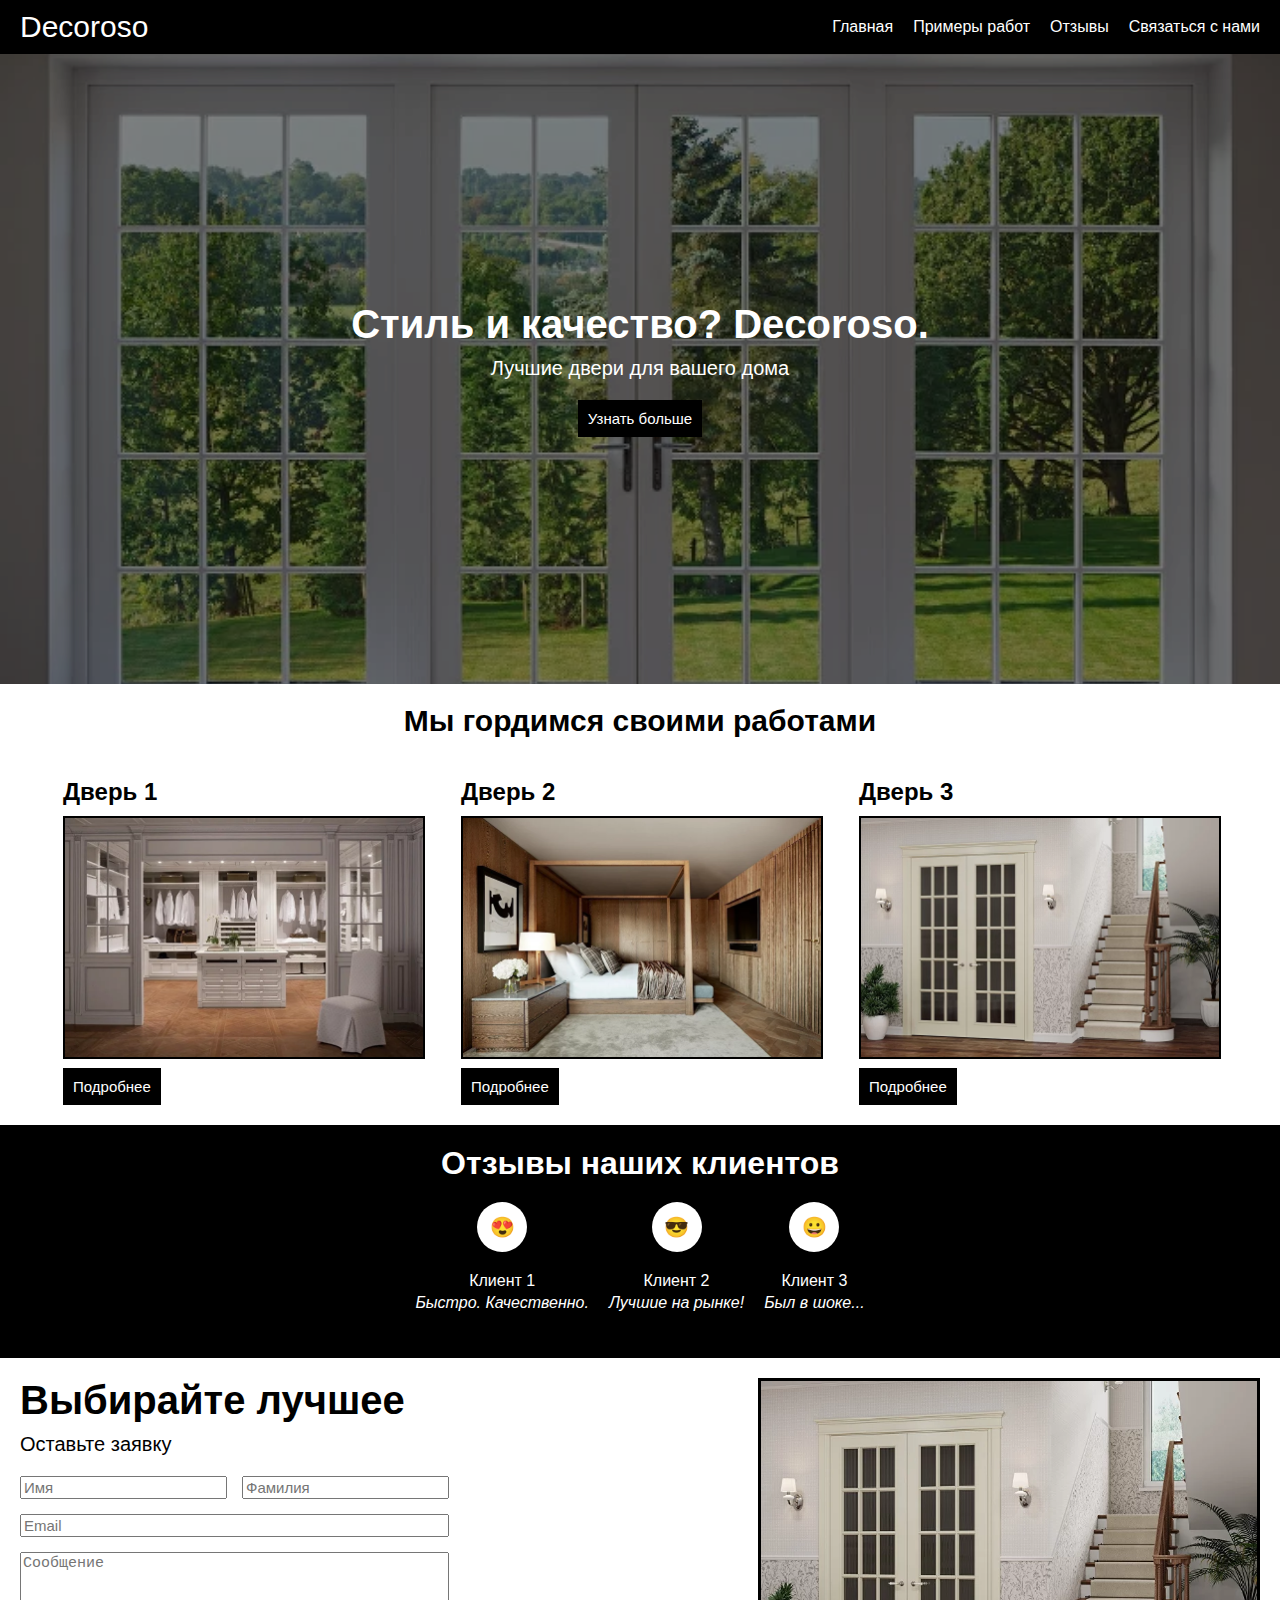
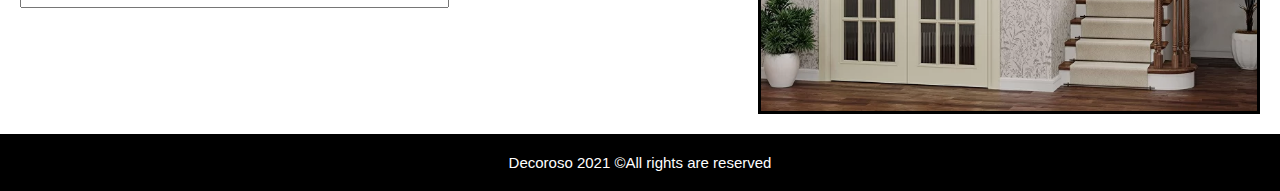
==== index.html @ ef5da5ef "version 1" ====
<!DOCTYPE html>
<html lang="en">
<head>
  <link rel="stylesheet" href="style.css">
  <meta charset="UTF-8">
  <title>Decoroso</title>
</head>
<body>
<header>
  <a id="logo">Decoroso</a>
  <nav>
    <a href="#home">Главная<div class="line"></div></a>
    <a href="#products">Примеры работ<div class="line"></div></a>
    <a href="#testimonials">Отзывы<div class="line"></div></a>
    <a href="#contact">Связаться с нами<div class="line"></div></a>
  </nav>
</header>
<section id="home">
  <h1>Стиль и качество? Decoroso.</h1>
  <p>Лучшие двери для вашего дома</p>
  <a href="#products">Узнать больше</a>
  <img src="main.jpg" alt="main"/>
</section>
<section id="products">
  <h1>Мы гордимся своими работами</h1>
  <div class="products-container">
    <div class="product">
      <h2>Дверь 1</h2>
      <img src="product-1.png" alt="product-1"/>
      <button>Подробнее</button>
    </div>
    <div class="product">
      <h2>Дверь 2</h2>
      <img src="product-2.png" alt="product-2"/>
      <button>Подробнее</button>
    </div>
    <div class="product">
      <h2>Дверь 3</h2>
      <img src="product-3.png" alt="product-3"/>
      <button>Подробнее</button>
    </div>
  </div>
</section>
<section id="testimonials">
  <h1>Отзывы наших клиентов</h1>
  <div class="testimonials-container">
    <div class="testimonial">
      <div>😍</div>
      <span>Клиент 1</span>
      <p>Быстро. Качественно.</p>
    </div>
    <div class="testimonial">
      <div>😎</div>
      <span>Клиент 2</span>
      <p>Лучшие на рынке!</p>
    </div>
    <div class="testimonial">
      <div>😀</div>
      <span>Клиент 3</span>
      <p>Был в шоке...</p>
    </div>
  </div>
</section>
<section id="contact">
  <div class="contact-container">
    <h1>Выбирайте лучшее</h1>
    <p>Оставьте заявку</p>
    <form>
      <div>
        <input type="text" placeholder="Имя">
        <input type="text" placeholder="Фамилия">
      </div>
      <input type="email" placeholder="Email">
      <textarea placeholder="Сообщение"></textarea>
    </form>
  </div>
  <img src="contact.png">
</section>
<footer>
  Decoroso 2021 &copy;All rights are reserved
</footer>
</body>
</html>
---- style.css ----
html {
  font-family: Arial, sans-serif;

  scroll-behavior:smooth;
}

h1, h2 {
  margin: 0;
}

body {
  margin: 0;
}

header {
  display: flex;
  justify-content: space-between;
  align-items: center;

  padding: 10px 20px;

  background-color: black;
}

header nav {
  display: flex;
  gap: 20px;
}

header #logo {
  font-size: 30px;
  color: white;
}

header nav a {
  color: white;
  text-decoration: none;

  position: relative;
}

header nav a .line {
  content: '';

  position: absolute;
  bottom: -3px;
  left: 0;

  height: 1px;
  width: 0;

  background-color: white;
  transition: all 250ms ease-in;
}

header nav a:hover > .line {
  width: 100%;
}

#home {
  height: 70vh;

  position: relative;
  overflow: hidden;
}

#home img {
  position: absolute;
  top: -60px;
  left: 0;

  width: 100%;
  z-index: -1;

  filter: brightness(50%);
}

#home {
  display: flex;
  flex-direction: column;
  justify-content: center;
  align-items: center;
}

#home h1 {
  font-size: 40px;
  color: white;

  margin: 0 0 10px;
}

#home p {
  font-size: 20px;
  color: white;

  margin: 0 0 20px;
}

#home a {
  font-size: 15px;
  color: white;

  padding: 10px;

  border: none;
  background-color: black;
  text-decoration: none;
}

#home a:hover {
  cursor: pointer;
}

#products {
  background-color: white;
}

.products-container {
  display: flex;
  align-items: center;
  justify-content: center;
  gap: 20px;

  padding: 10px;
}

#products h1 {
  font-size: 30px;
  text-align: center;

  padding: 20px 0;
}

.product {
  width: 30%;
  box-sizing: border-box;
  padding: 10px;
}

.product h2 {
  margin-bottom: 10px;
  text-align: left;
}

.product img {
  width: 100%;
  border: 2px solid black;
  margin-bottom: 5px;
}

.product button {
  font-size: 15px;
  color: white;

  padding: 10px;

  border: none;
  background-color: black;
}

.product button:hover {
  cursor: pointer;
}

#testimonials {
  padding: 20px;
  background-color: black;
}

#testimonials h1 {
  color: white;
  text-align: center;
  margin-bottom: 10px;
}

.testimonials-container {
  display: flex;
  align-items: center;
  justify-content: center;
  gap: 20px;

  padding: 10px;
}

.testimonial {
  display: flex;
  flex-direction: column;
  justify-content: center;
  align-items: center;
}

.testimonial span {
  margin-top: 20px;
  color: white;
}

.testimonial p {
  margin-top: 4px;
  font-style: italic;
  color: white;
}

.testimonial div {
  display: flex;
  justify-content: center;
  align-items: center;
  font-size: 20px;
  width: 50px;
  height: 50px;
  background-color: white;
  border-radius: 50px;
}

#contact {
  display: flex;
  justify-content: space-between;
  padding: 20px;
}

#contact img {
  width: 40%;
  border: 3px solid black;
}

.contact-container {
  display: flex;
  flex-direction: column;
  justify-content: space-between;
  height: 100%;
}

.contact-container div {
  display: flex;
  justify-content: space-between;
}

#contact form {
  display: flex;
  flex-direction: column;
  gap: 15px;
}

textarea {
  height: 50px;
  resize: none;
}

#contact form div input:first-child {
  margin-right: 15px;
}

#contact input, textarea {
  font-size: 15px;
}

#contact h1 {
  font-size: 40px;
  margin-bottom: 10px;
}

#contact p {
  margin: 0 0 20px 0;
  font-size: 20px;
}

footer {
  font-size: 15px;
  padding: 20px;
  text-align: center;
  color: white;
  background-color: black;
}
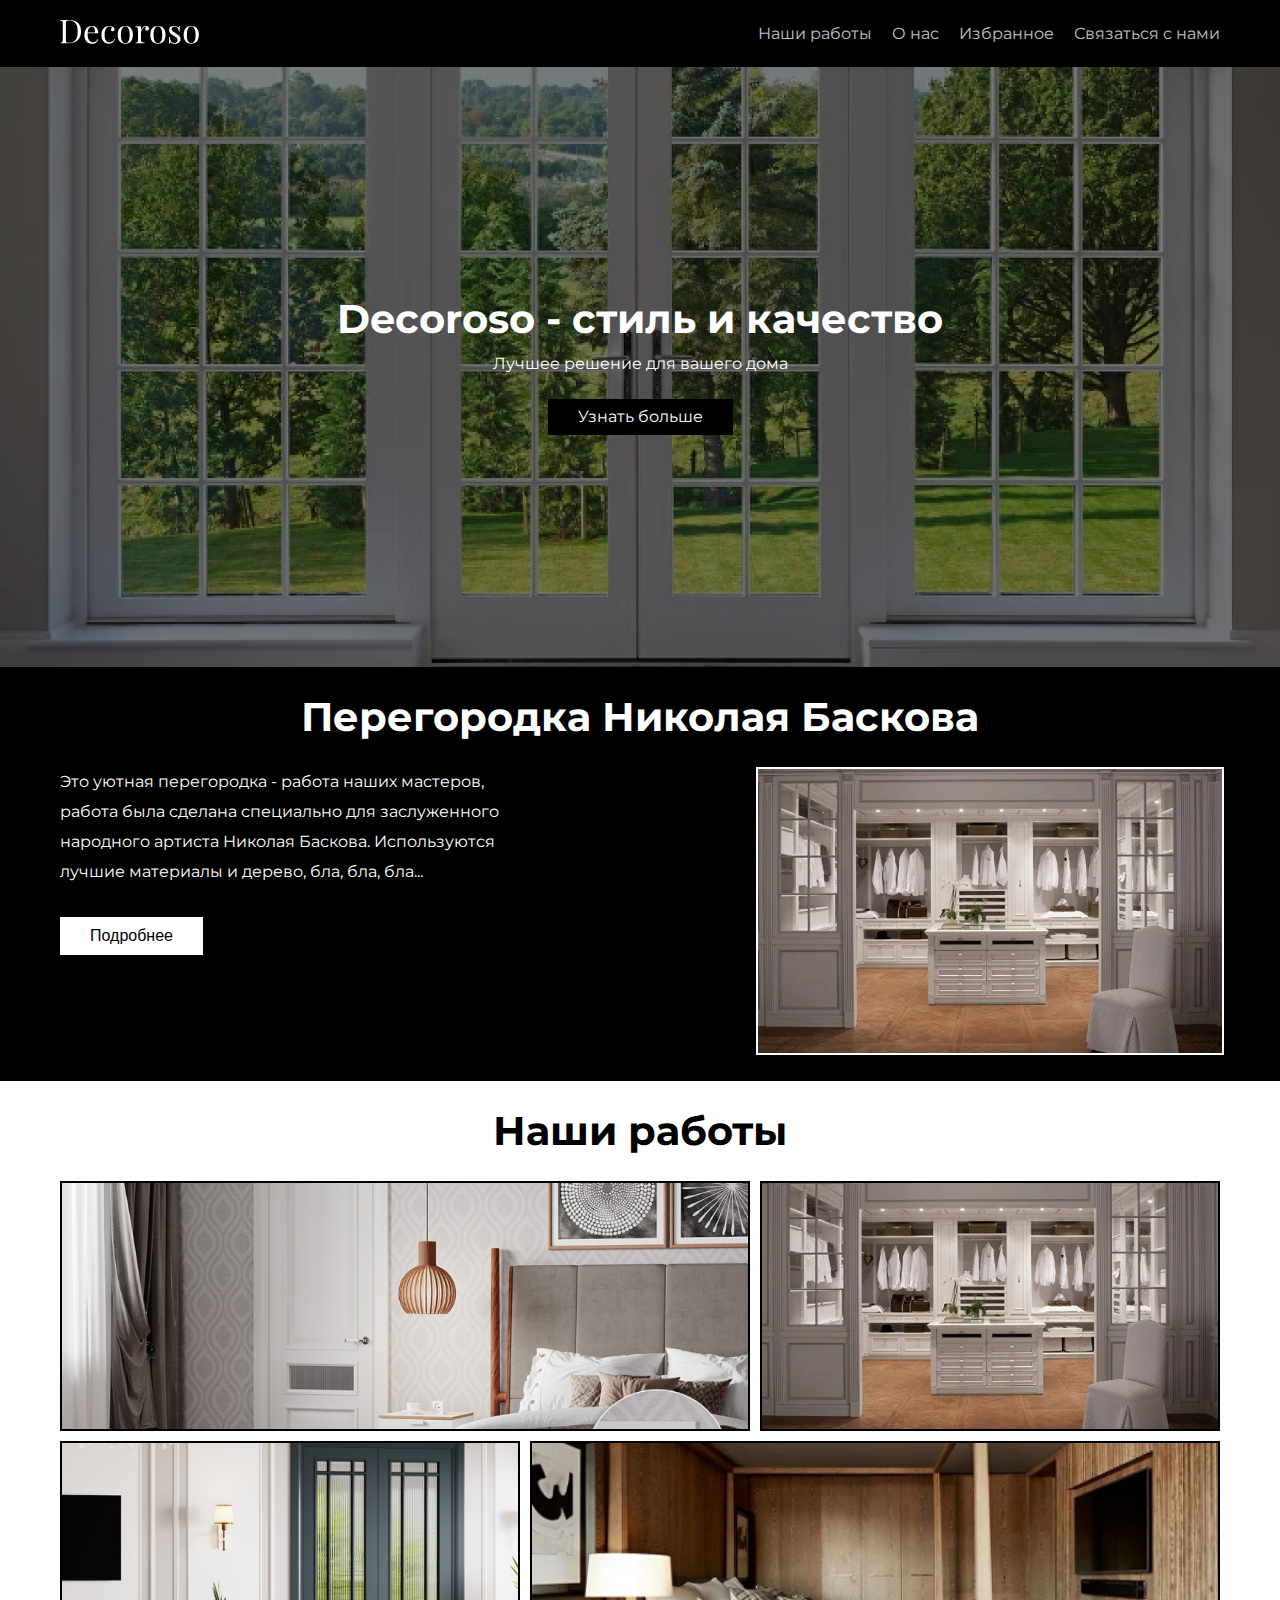
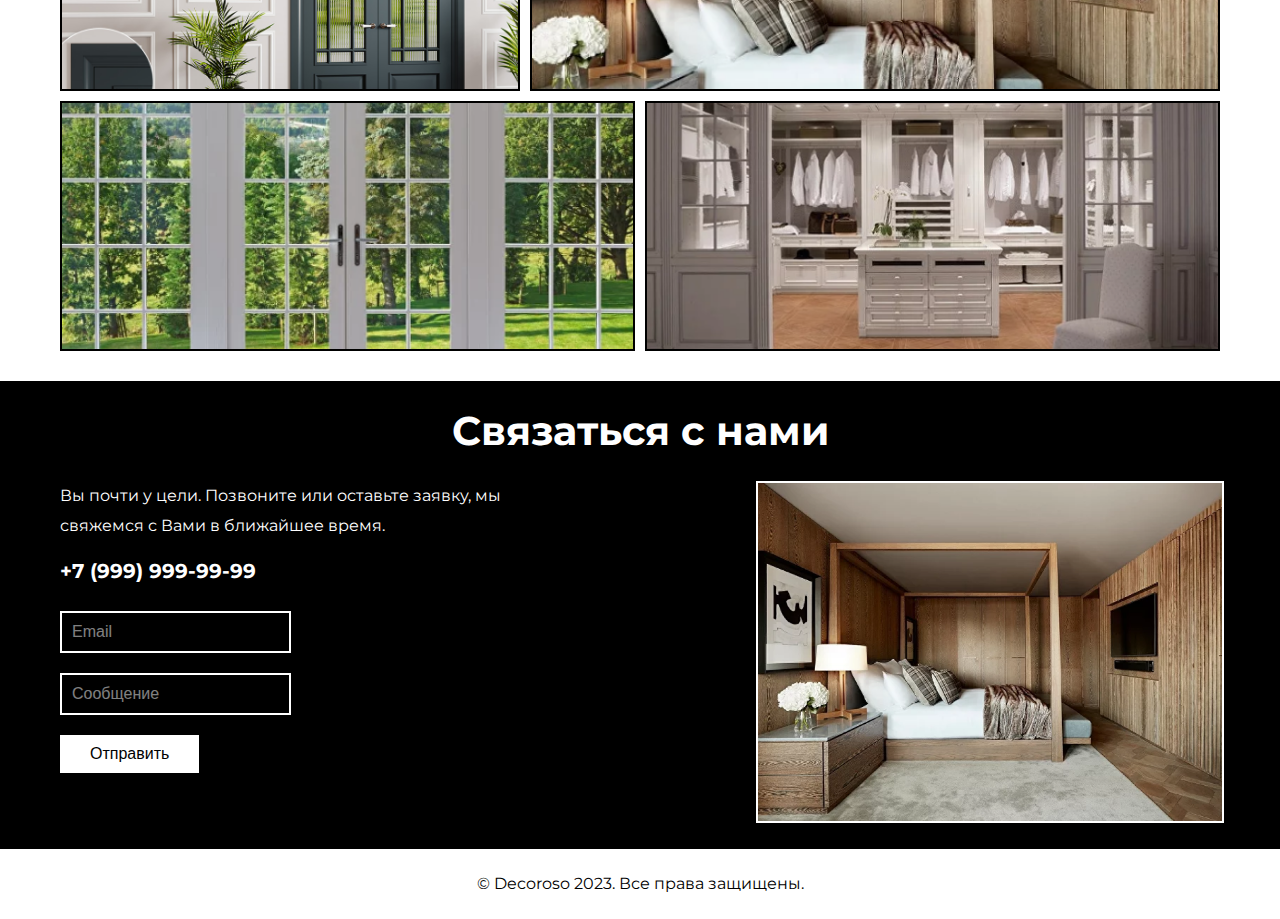
==== commit af7cefcc: "first commit" ====
--- a/index.html
+++ b/index.html
@@ -1,83 +1,77 @@
 <!DOCTYPE html>
 <html lang="en">
 <head>
-  <link rel="stylesheet" href="style.css">
   <meta charset="UTF-8">
   <title>Decoroso</title>
+  <link rel="stylesheet" href="reset.css">
+  <link rel="stylesheet" href="index.css">
+  <meta name="viewport" content="width=device-width, initial-scale=1">
 </head>
 <body>
 <header>
-  <a id="logo">Decoroso</a>
+  <a href="#" class="logo">
+    <img src="images/logo.svg" alt="Decoroso" width="70%" height="70%">
+  </a>
   <nav>
-    <a href="#home">Главная<div class="line"></div></a>
-    <a href="#products">Примеры работ<div class="line"></div></a>
-    <a href="#testimonials">Отзывы<div class="line"></div></a>
-    <a href="#contact">Связаться с нами<div class="line"></div></a>
+    <a href="#section-2">Наши работы</a>
+    <a>О нас</a>
+    <a>Избранное</a>
+    <a href="#section-3">Связаться с нами</a>
   </nav>
 </header>
-<section id="home">
-  <h1>Стиль и качество? Decoroso.</h1>
-  <p>Лучшие двери для вашего дома</p>
-  <a href="#products">Узнать больше</a>
-  <img src="main.jpg" alt="main"/>
-</section>
-<section id="products">
-  <h1>Мы гордимся своими работами</h1>
-  <div class="products-container">
-    <div class="product">
-      <h2>Дверь 1</h2>
-      <img src="product-1.png" alt="product-1"/>
+<main>
+  <h1>Decoroso - стиль и качество</h1>
+  <p>Лучшее решение для вашего дома</p>
+  <a href="#section-1">Узнать больше</a>
+</main>
+<section id="section-1">
+  <h1>Перегородка Николая Баскова</h1>
+  <div class="container-1">
+    <div class="container-2">
+      <p>Это уютная перегородка - работа наших мастеров, работа была сделана специально для заслуженного народного
+        артиста
+        Николая Баскова. Используются лучшие материалы и дерево, бла, бла, бла...</p>
       <button>Подробнее</button>
     </div>
-    <div class="product">
-      <h2>Дверь 2</h2>
-      <img src="product-2.png" alt="product-2"/>
-      <button>Подробнее</button>
-    </div>
-    <div class="product">
-      <h2>Дверь 3</h2>
-      <img src="product-3.png" alt="product-3"/>
-      <button>Подробнее</button>
+    <div class="container-3">
+      <img src="images/image4.png" alt="">
     </div>
   </div>
 </section>
-<section id="testimonials">
-  <h1>Отзывы наших клиентов</h1>
-  <div class="testimonials-container">
-    <div class="testimonial">
-      <div>😍</div>
-      <span>Клиент 1</span>
-      <p>Быстро. Качественно.</p>
+<section id="section-2">
+  <h1>Наши работы</h1>
+  <div class="container-1">
+    <div class="container-2">
+      <div class="item"><img src="images/image3.png"></div>
+      <div class="item"><img src="images/image4.png"></div>
     </div>
-    <div class="testimonial">
-      <div>😎</div>
-      <span>Клиент 2</span>
-      <p>Лучшие на рынке!</p>
+    <div class="container-3">
+      <div class="item"><img src="images/image5.png"></div>
+      <div class="item"><img src="images/image6.png"></div>
     </div>
-    <div class="testimonial">
-      <div>😀</div>
-      <span>Клиент 3</span>
-      <p>Был в шоке...</p>
+    <div class="container-4">
+      <div class="item"><img src="images/image7.png"></div>
+      <div class="item"><img src="images/image8.png"></div>
     </div>
   </div>
 </section>
-<section id="contact">
-  <div class="contact-container">
-    <h1>Выбирайте лучшее</h1>
-    <p>Оставьте заявку</p>
-    <form>
-      <div>
-        <input type="text" placeholder="Имя">
-        <input type="text" placeholder="Фамилия">
-      </div>
+<section id="section-3">
+  <h1>Связаться с нами</h1>
+  <div class="container-1">
+    <div class="container-2">
+      <p>Вы почти у цели. Позвоните или оставьте заявку, мы свяжемся с Вами в ближайшее время.</p>
+      <a href="tel:+79999999999">+7 (999) 999-99-99</a>
       <input type="email" placeholder="Email">
-      <textarea placeholder="Сообщение"></textarea>
-    </form>
+      <input type="text" placeholder="Сообщение">
+      <button>Отправить</button>
+    </div>
+    <div class="container-3">
+      <img src="images/image9.png" alt="">
+    </div>
   </div>
-  <img src="contact.png">
 </section>
 <footer>
-  Decoroso 2021 &copy;All rights are reserved
+  <p>© Decoroso 2023. Все права защищены.</p>
 </footer>
 </body>
-</html>+</html>
--- a/index.css
+++ b/index.css
@@ -0,0 +1,398 @@
+@font-face {
+  font-family: 'Montserrat';
+  src: url("fonts/Montserrat-VariableFont_wght.ttf");
+}
+
+body {
+  font-family: 'Montserrat', sans-serif;
+}
+
+h1 {
+  color: #ffffff;
+  font-size: 40px;
+  font-weight: 700;
+  text-align: center;
+}
+
+p {
+  color: #ffffff;
+  font-size: 16px;
+  line-height: 30px;
+}
+
+button {
+  font-size: 16px;
+  color: #000000;
+
+  border: none;
+  cursor: pointer;
+  padding: 10px 30px;
+  background-color: #ffffff;
+}
+
+input {
+  color: #ffffff;
+  padding: 10px;
+  font-size: 16px;
+  background: none;
+  border: 2px solid #ffffff;
+}
+
+input::placeholder {
+  opacity: .5;
+  color: #ffffff;
+}
+
+input:focus {
+  outline: none;
+}
+
+/* Header */
+
+header {
+  display: flex;
+  justify-content: space-between;
+  align-items: center;
+
+  padding: 20px 60px;
+  background-color: #000000;
+}
+
+header a {
+  cursor: pointer;
+}
+
+header nav {
+  display: flex;
+  gap: 20px;
+}
+
+header nav a {
+  font-size: 16px;
+  color: #ffffff;
+  opacity: .75;
+  text-decoration: none;
+}
+
+header nav a:hover {
+  opacity: 1;
+}
+
+/* Main */
+
+main {
+  display: flex;
+  flex-direction: column;
+  justify-content: center;
+  align-items: center;
+
+  height: 600px;
+
+  background-image: url("images/image1.png");
+  background-repeat: no-repeat;
+  background-position: center;
+  background-size: cover;
+}
+
+main h1 {
+  margin-bottom: 10px;
+}
+
+main p {
+  margin-bottom: 20px;
+}
+
+main a {
+  font-size: 16px;
+  color: #ffffff;
+
+  padding: 10px 30px;
+  cursor: pointer;
+
+  text-decoration: none;
+  background-color: #000000;
+}
+
+/* Section 1*/
+
+#section-1 {
+  padding: 30px 60px;
+  background-color: #000000;
+}
+
+#section-1 h1 {
+  margin-bottom: 30px;
+}
+
+#section-1 .container-1 {
+  display: flex;
+  justify-content: space-between;
+}
+
+#section-1 .container-2, #section-1 .container-3 {
+  width: 40%;
+}
+
+#section-1 img {
+  width: 100%;
+  height: 100%;
+  cursor: pointer;
+  object-fit: cover;
+  border: 2px solid #ffffff;
+}
+
+#section-1 p {
+  margin-bottom: 30px;
+}
+
+/* Section 2 */
+
+#section-2 {
+  padding: 30px 60px;
+}
+
+#section-2 h1 {
+  color: #000000;
+  margin-bottom: 30px;
+}
+
+#section-2 .container-1 {
+  display: grid;
+  grid-template-rows: repeat(3, 250px);
+  gap: 10px 10px;
+}
+
+#section-2 .container-2, #section-2 .container-3, #section-2 .container-4 {
+  display: grid;
+  grid-template-rows: 100%;
+  gap: 0 10px;
+}
+
+#section-2 .container-2 {
+  grid-template-columns: 1.2fr 0.8fr;
+}
+
+#section-2 .container-3 {
+  grid-template-columns: 0.8fr 1.2fr;
+}
+
+#section-2 .container-4 {
+  grid-template-columns: 1fr 1fr;
+}
+
+#section-2 .item {
+  border: 2px solid #000000;
+}
+
+#section-2 .item img {
+  width: 100%;
+  height: 100%;
+  cursor: pointer;
+  object-fit: cover;
+}
+
+/* Section 3 */
+
+#section-3 {
+  padding: 30px 60px;
+  background-color: #000000;
+}
+
+#section-3 h1 {
+  margin-bottom: 30px;
+}
+
+#section-3 .container-1 {
+  display: flex;
+  justify-content: space-between;
+}
+
+#section-3 .container-2, #section-3 .container-3 {
+  width: 40%;
+}
+
+#section-3 p {
+  margin-bottom: 20px;
+}
+
+#section-3 a {
+  display: block;
+  color: #ffffff;
+  font-size: 20px;
+  font-weight: 700;
+  margin-bottom: 30px;
+  text-decoration: none;
+}
+
+#section-3 input {
+  align-self: flex-start;
+  margin-bottom: 20px;
+}
+
+#section-3 button {
+  display: block;
+  align-self: flex-start;
+}
+
+#section-3 img {
+  width: 100%;
+  height: 100%;
+  cursor: pointer;
+  object-fit: cover;
+  border: 2px solid #ffffff;
+}
+
+/* Footer */
+
+footer {
+  padding: 20px 0;
+  background-color: #ffffff;
+}
+
+footer p {
+  color: #000000;
+  text-align: center;
+}
+
+/* Media queries */
+@media screen and (max-width: 800px) {
+  header {
+    display: block;
+  }
+
+  header nav {
+    justify-content: space-between;
+  }
+
+  .logo {
+    display: none;
+  }
+}
+
+@media screen and (max-width: 600px) {
+  h1 {
+    font-size: 25px;
+
+  }
+
+  p {
+    font-size: 12px;
+  }
+
+  button {
+    font-size: 12px;
+  }
+
+  input {
+    font-size: 12px;
+  }
+
+  header {
+    padding: 20px 20px;
+  }
+
+  header nav a {
+    font-size: 12px;
+  }
+
+  main {
+    padding: 10px 10px;
+    height: 500px;
+  }
+
+  main h1 {
+    margin-bottom: 10px;
+  }
+
+  main p {
+    margin-bottom: 15px;
+  }
+
+  main a {
+    font-size: 12px;
+  }
+
+  #section-1 {
+    padding: 20px 30px;
+  }
+
+  #section-1 h1 {
+    margin-bottom: 20px;
+  }
+
+  #section-1 .container-1 {
+    flex-direction: column-reverse;
+  }
+
+  #section-1 .container-2, #section-1 .container-3 {
+    width: 100%;
+  }
+
+  #section-1 .container-3 {
+    margin-bottom: 15px;
+  }
+
+  #section-1 .container-2 {
+    text-align: center;
+  }
+
+  #section-1 p {
+    margin-bottom: 10px;
+  }
+
+  #section-2 {
+    padding: 20px 30px;
+  }
+
+  #section-2 h1 {
+    margin-bottom: 20px;
+  }
+
+  #section-2 .container-1 {
+    grid-template-rows: repeat(3, 150px);
+  }
+
+  #section-3 {
+    padding: 20px 30px;
+  }
+
+  #section-3 h1 {
+    margin-bottom: 20px;
+  }
+
+  #section-3 .container-1 {
+    flex-direction: column-reverse;
+  }
+
+  #section-3 .container-2, #section-3 .container-3 {
+    width: 100%;
+  }
+
+  #section-3 .container-3 {
+    margin-bottom: 15px;
+  }
+
+  #section-3 .container-2 {
+    display: flex;
+    flex-direction: column;
+    justify-content: center;
+    align-items: center;
+    text-align: center;
+  }
+
+  #section-3 p {
+    margin-bottom: 10px;
+  }
+
+  #section-3 input {
+    align-self: center;
+  }
+
+  #section-3 button {
+    align-self: center;
+  }
+
+  footer {
+    padding: 20px 20px;
+  }
+}
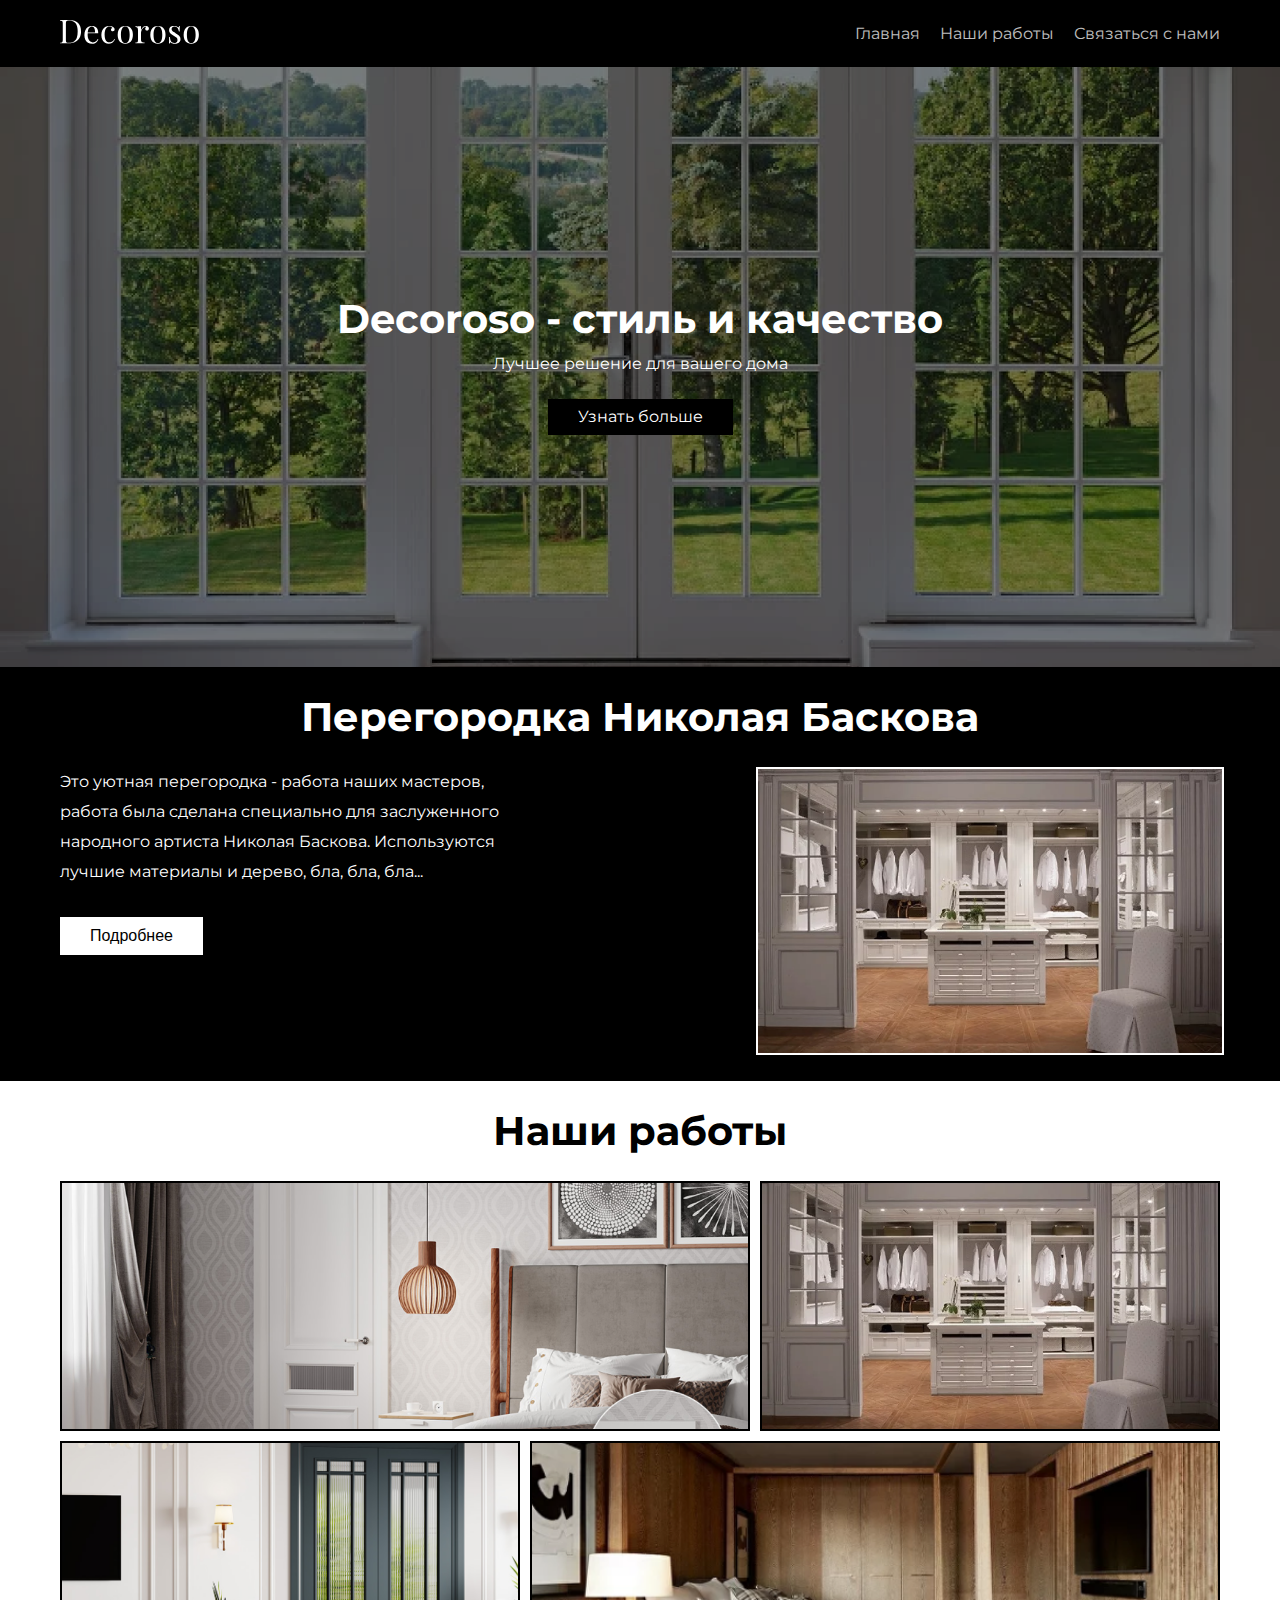
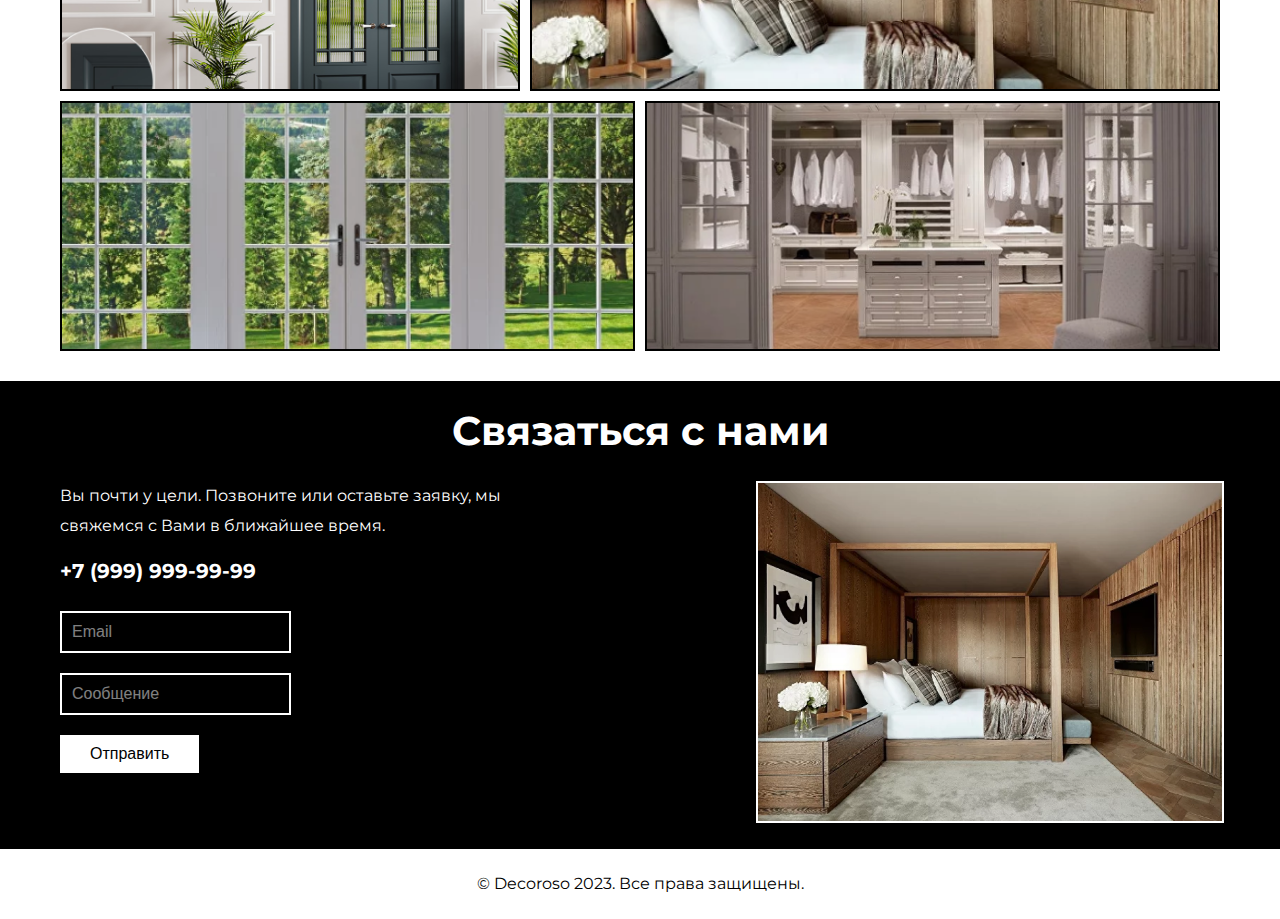
==== commit e413c2c3: "fourth commit" ====
--- a/index.html
+++ b/index.html
@@ -6,6 +6,7 @@
   <link rel="stylesheet" href="reset.css">
   <link rel="stylesheet" href="index.css">
   <meta name="viewport" content="width=device-width, initial-scale=1">
+  <script src="index.js"></script>
 </head>
 <body>
 <header>
@@ -13,9 +14,8 @@
     <img src="images/logo.svg" alt="Decoroso" width="70%" height="70%">
   </a>
   <nav>
+    <a href="#">Главная</a>
     <a href="#section-2">Наши работы</a>
-    <a>О нас</a>
-    <a>Избранное</a>
     <a href="#section-3">Связаться с нами</a>
   </nav>
 </header>
@@ -28,13 +28,14 @@
   <h1>Перегородка Николая Баскова</h1>
   <div class="container-1">
     <div class="container-2">
-      <p>Это уютная перегородка - работа наших мастеров, работа была сделана специально для заслуженного народного
+      <p id="section-1-p">Это уютная перегородка - работа наших мастеров, работа была сделана специально для
+        заслуженного народного
         артиста
         Николая Баскова. Используются лучшие материалы и дерево, бла, бла, бла...</p>
       <button>Подробнее</button>
     </div>
     <div class="container-3">
-      <img src="images/image4.png" alt="">
+      <img id="section-1-img" src="images/image4.png" alt="">
     </div>
   </div>
 </section>
@@ -42,21 +43,33 @@
   <h1>Наши работы</h1>
   <div class="container-1">
     <div class="container-2">
-      <div class="item"><img src="images/image3.png"></div>
-      <div class="item"><img src="images/image4.png"></div>
+      <div class="item">
+        <img src="images/image3.png">
+      </div>
+      <div class="item">
+        <img src="images/image4.png">
+      </div>
     </div>
     <div class="container-3">
-      <div class="item"><img src="images/image5.png"></div>
-      <div class="item"><img src="images/image6.png"></div>
+      <div class="item">
+        <img src="images/image5.png">
+      </div>
+      <div class="item">
+        <img src="images/image6.png">
+      </div>
     </div>
     <div class="container-4">
-      <div class="item"><img src="images/image7.png"></div>
-      <div class="item"><img src="images/image8.png"></div>
+      <div class="item">
+        <img src="images/image7.png">
+      </div>
+      <div class="item">
+        <img src="images/image8.png">
+      </div>
     </div>
   </div>
 </section>
 <section id="section-3">
-  <h1>Связаться с нами</h1>
+  <h1 id="section-1-h1">Связаться с нами</h1>
   <div class="container-1">
     <div class="container-2">
       <p>Вы почти у цели. Позвоните или оставьте заявку, мы свяжемся с Вами в ближайшее время.</p>
--- a/index.css
+++ b/index.css
@@ -141,6 +141,22 @@
   border: 2px solid #ffffff;
 }
 
+.fade {
+  animation: fade 5s ease-in;
+}
+
+@-webkit-keyframes fade {
+  0% { opacity: 1 }
+  50% { opacity: 0 }
+  100% { opacity: 1 }
+}
+
+@keyframes fade {
+  0% { opacity: 1 }
+  50% { opacity: 0 }
+  100% { opacity: 1 }
+}
+
 #section-1 p {
   margin-bottom: 30px;
 }
@@ -181,6 +197,7 @@
 }
 
 #section-2 .item {
+  position: relative;
   border: 2px solid #000000;
 }
 
@@ -189,6 +206,15 @@
   height: 100%;
   cursor: pointer;
   object-fit: cover;
+}
+
+#section-2 button {
+  position: absolute;
+  bottom: 0;
+  right: 0;
+
+  color: #ffffff;
+  background-color: #000000;
 }
 
 /* Section 3 */
@@ -287,17 +313,21 @@
     font-size: 12px;
   }
 
+  /* Header */
+
   header {
-    padding: 20px 20px;
+    padding: 20px 40px;
   }
 
   header nav a {
     font-size: 12px;
   }
 
+  /* Main */
+
   main {
     padding: 10px 10px;
-    height: 500px;
+    height: 400px;
   }
 
   main h1 {
@@ -312,8 +342,10 @@
     font-size: 12px;
   }
 
+  /* Section 1 */
+
   #section-1 {
-    padding: 20px 30px;
+    padding: 20px 20px;
   }
 
   #section-1 h1 {
@@ -340,8 +372,10 @@
     margin-bottom: 10px;
   }
 
+  /* Section 2 */
+
   #section-2 {
-    padding: 20px 30px;
+    padding: 20px 20px;
   }
 
   #section-2 h1 {
@@ -352,8 +386,10 @@
     grid-template-rows: repeat(3, 150px);
   }
 
+  /* Section 3 */
+
   #section-3 {
-    padding: 20px 30px;
+    padding: 20px 20px;
   }
 
   #section-3 h1 {
@@ -392,6 +428,8 @@
     align-self: center;
   }
 
+  /* Footer */
+
   footer {
     padding: 20px 20px;
   }
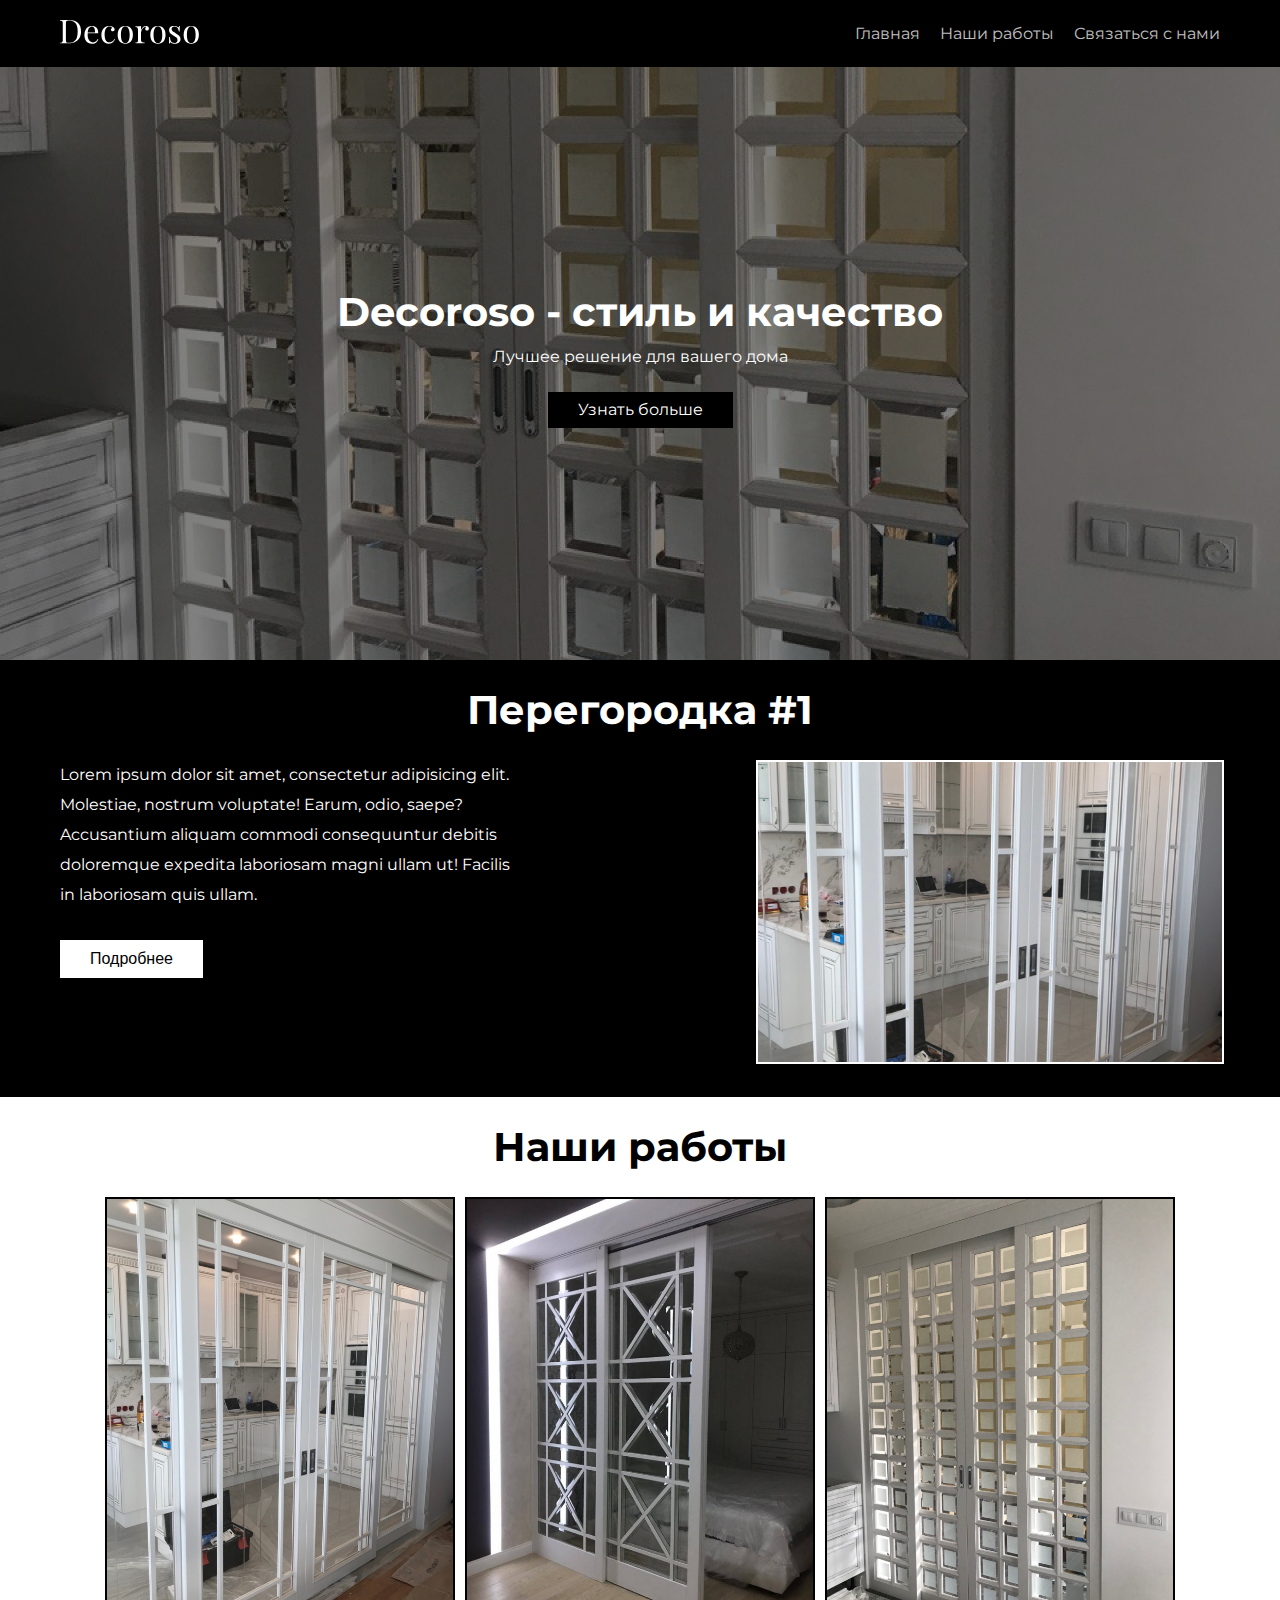
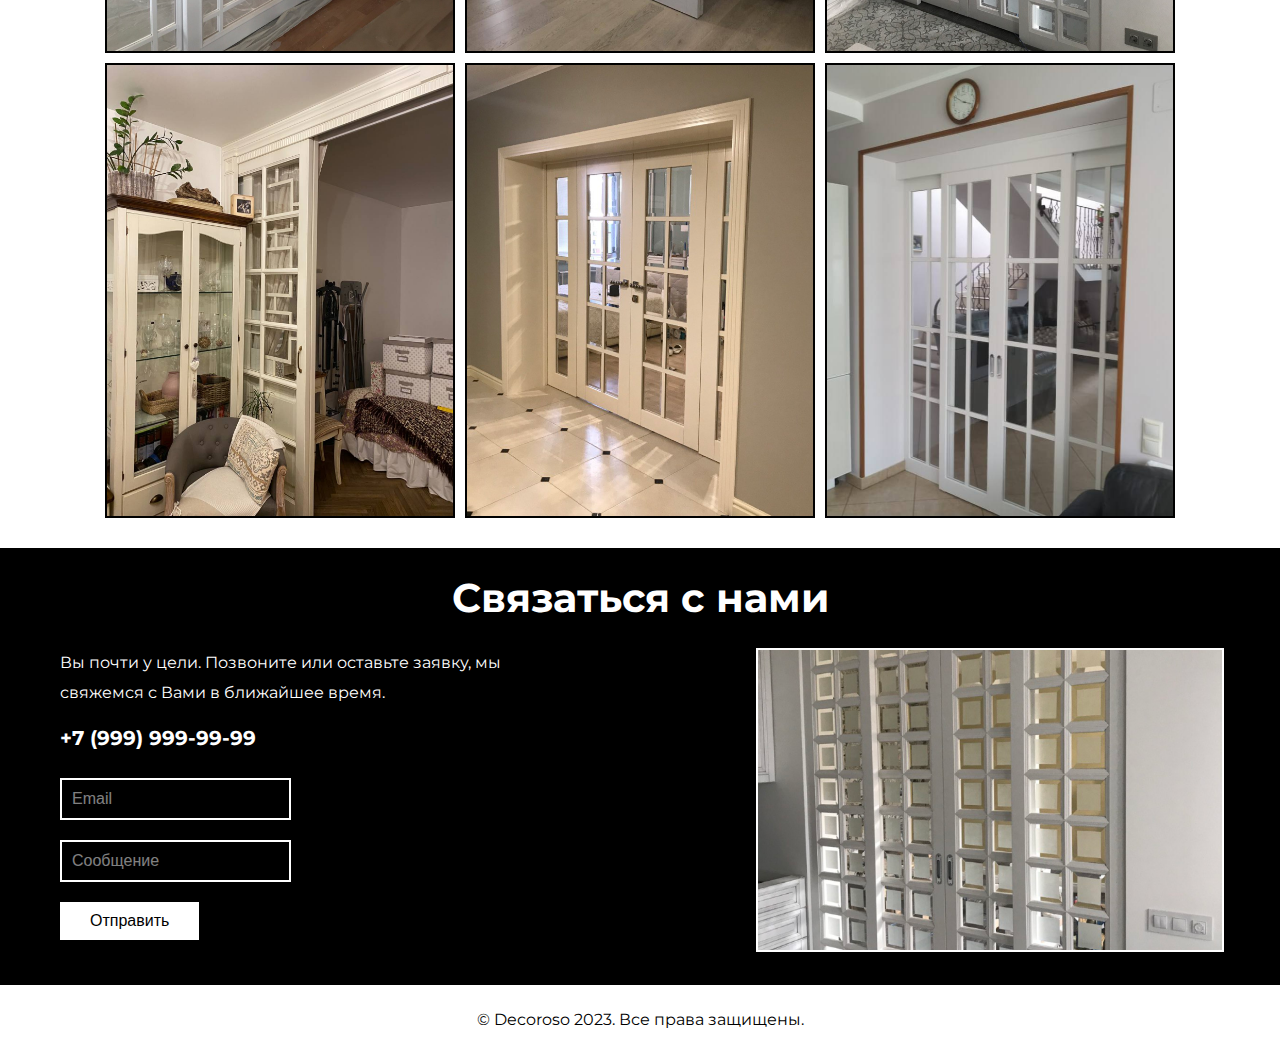
==== commit 4c5fed31: "fifth commit" ====
--- a/index.html
+++ b/index.html
@@ -25,61 +25,67 @@
   <a href="#section-1">Узнать больше</a>
 </main>
 <section id="section-1">
-  <h1>Перегородка Николая Баскова</h1>
+  <h1 id="section-1-h1">Перегородка #1</h1>
   <div class="container-1">
     <div class="container-2">
-      <p id="section-1-p">Это уютная перегородка - работа наших мастеров, работа была сделана специально для
-        заслуженного народного
-        артиста
-        Николая Баскова. Используются лучшие материалы и дерево, бла, бла, бла...</p>
-      <button>Подробнее</button>
+      <p id="section-1-p">Lorem ipsum dolor sit amet, consectetur adipisicing elit. Molestiae, nostrum voluptate! Earum,
+        odio, saepe? Accusantium aliquam commodi consequuntur debitis doloremque expedita laboriosam magni ullam ut!
+        Facilis in laboriosam quis ullam.</p>
+      <button id="section-1-button">Подробнее</button>
     </div>
     <div class="container-3">
-      <img id="section-1-img" src="images/image4.png" alt="">
+      <img id="section-1-img" src="images/Frame 1.png" alt="">
     </div>
   </div>
 </section>
 <section id="section-2">
   <h1>Наши работы</h1>
   <div class="container-1">
-    <div class="container-2">
-      <div class="item">
-        <img src="images/image3.png">
-      </div>
-      <div class="item">
-        <img src="images/image4.png">
-      </div>
+    <div class="item">
+      <a href="/description.html?id=1">
+        <img src="images/Frame 1.png">
+      </a>
     </div>
-    <div class="container-3">
-      <div class="item">
-        <img src="images/image5.png">
-      </div>
-      <div class="item">
-        <img src="images/image6.png">
-      </div>
+    <div class="item">
+      <a href="/description.html?id=2">
+        <img src="images/Frame 2.png">
+      </a>
     </div>
-    <div class="container-4">
-      <div class="item">
-        <img src="images/image7.png">
-      </div>
-      <div class="item">
-        <img src="images/image8.png">
-      </div>
+    <div class="item">
+      <a href="/description.html?id=3">
+        <img src="images/Frame 3.png">
+      </a>
+    </div>
+    <div class="item">
+      <a href="/description.html?id=4">
+        <img src="images/Frame 4.png">
+      </a>
+    </div>
+    <div class="item">
+      <a href="/description.html?id=5">
+        <img src="images/Frame 5.png">
+      </a>
+    </div>
+    <div class="item">
+      <a href="/description.html?id=6">
+        <img src="images/Frame 6.png">
+      </a>
     </div>
   </div>
 </section>
 <section id="section-3">
-  <h1 id="section-1-h1">Связаться с нами</h1>
+  <h1>Связаться с нами</h1>
   <div class="container-1">
     <div class="container-2">
       <p>Вы почти у цели. Позвоните или оставьте заявку, мы свяжемся с Вами в ближайшее время.</p>
       <a href="tel:+79999999999">+7 (999) 999-99-99</a>
       <input type="email" placeholder="Email">
+      <br>
       <input type="text" placeholder="Сообщение">
       <button>Отправить</button>
     </div>
     <div class="container-3">
-      <img src="images/image9.png" alt="">
+      <img src="images/Frame 3.png" alt="">
     </div>
   </div>
 </section>
--- a/index.css
+++ b/index.css
@@ -1,6 +1,10 @@
 @font-face {
   font-family: 'Montserrat';
   src: url("fonts/Montserrat-VariableFont_wght.ttf");
+}
+
+html {
+  scroll-behavior: smooth;
 }
 
 body {
@@ -51,9 +55,15 @@
 
 header {
   display: flex;
+  align-items: center;
   justify-content: space-between;
-  align-items: center;
-
+
+  box-sizing: border-box;
+  position: fixed;
+  width: 100%;
+  top: 0;
+
+  z-index: 1000;
   padding: 20px 60px;
   background-color: #000000;
 }
@@ -82,13 +92,14 @@
 
 main {
   display: flex;
+  align-items: center;
   flex-direction: column;
   justify-content: center;
-  align-items: center;
 
   height: 600px;
-
-  background-image: url("images/image1.png");
+  margin-top: 60px;
+
+  background-image: url("images/Frame 7.png");
   background-repeat: no-repeat;
   background-position: center;
   background-size: cover;
@@ -136,6 +147,7 @@
 #section-1 img {
   width: 100%;
   height: 100%;
+  max-height: 300px;
   cursor: pointer;
   object-fit: cover;
   border: 2px solid #ffffff;
@@ -174,26 +186,10 @@
 
 #section-2 .container-1 {
   display: grid;
-  grid-template-rows: repeat(3, 250px);
+  justify-content: center;
+  grid-template-columns: repeat(3, 350px);
+  grid-template-rows: repeat(2, 1fr);
   gap: 10px 10px;
-}
-
-#section-2 .container-2, #section-2 .container-3, #section-2 .container-4 {
-  display: grid;
-  grid-template-rows: 100%;
-  gap: 0 10px;
-}
-
-#section-2 .container-2 {
-  grid-template-columns: 1.2fr 0.8fr;
-}
-
-#section-2 .container-3 {
-  grid-template-columns: 0.8fr 1.2fr;
-}
-
-#section-2 .container-4 {
-  grid-template-columns: 1fr 1fr;
 }
 
 #section-2 .item {
@@ -263,6 +259,7 @@
 #section-3 img {
   width: 100%;
   height: 100%;
+  max-height: 300px;
   cursor: pointer;
   object-fit: cover;
   border: 2px solid #ffffff;
@@ -327,11 +324,12 @@
 
   main {
     padding: 10px 10px;
+    margin-top: 50px;
     height: 400px;
   }
 
   main h1 {
-    margin-bottom: 10px;
+    margin-bottom: 5px;
   }
 
   main p {
@@ -352,6 +350,10 @@
     margin-bottom: 20px;
   }
 
+  #section-1 img {
+    max-height: 200px;
+  }
+
   #section-1 .container-1 {
     flex-direction: column-reverse;
   }
@@ -383,7 +385,11 @@
   }
 
   #section-2 .container-1 {
-    grid-template-rows: repeat(3, 150px);
+    display: grid;
+    justify-content: center;
+    grid-template-columns: repeat(3, 120px);
+    grid-template-rows: repeat(2, 1fr);
+    gap: 10px 10px;
   }
 
   /* Section 3 */
@@ -416,6 +422,10 @@
     text-align: center;
   }
 
+  #section-3 img {
+    max-height: 200px;
+  }
+
   #section-3 p {
     margin-bottom: 10px;
   }
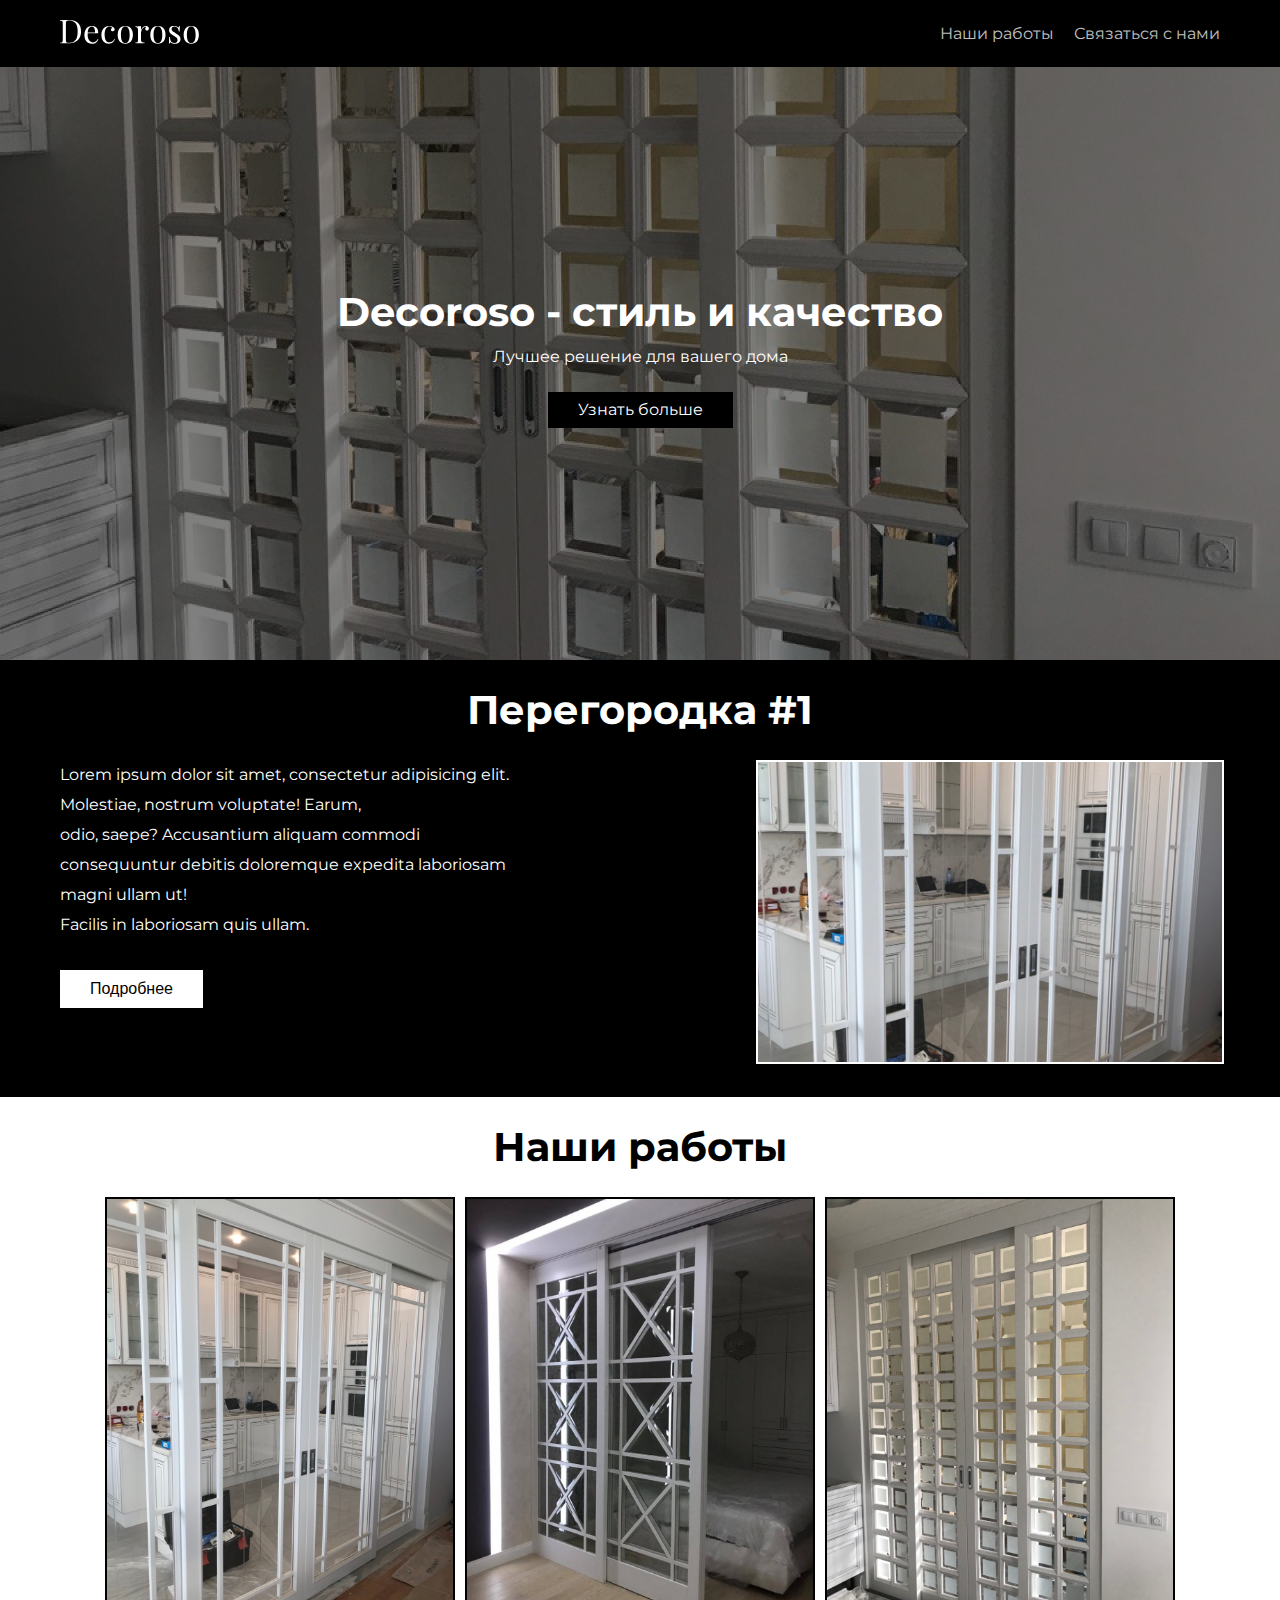
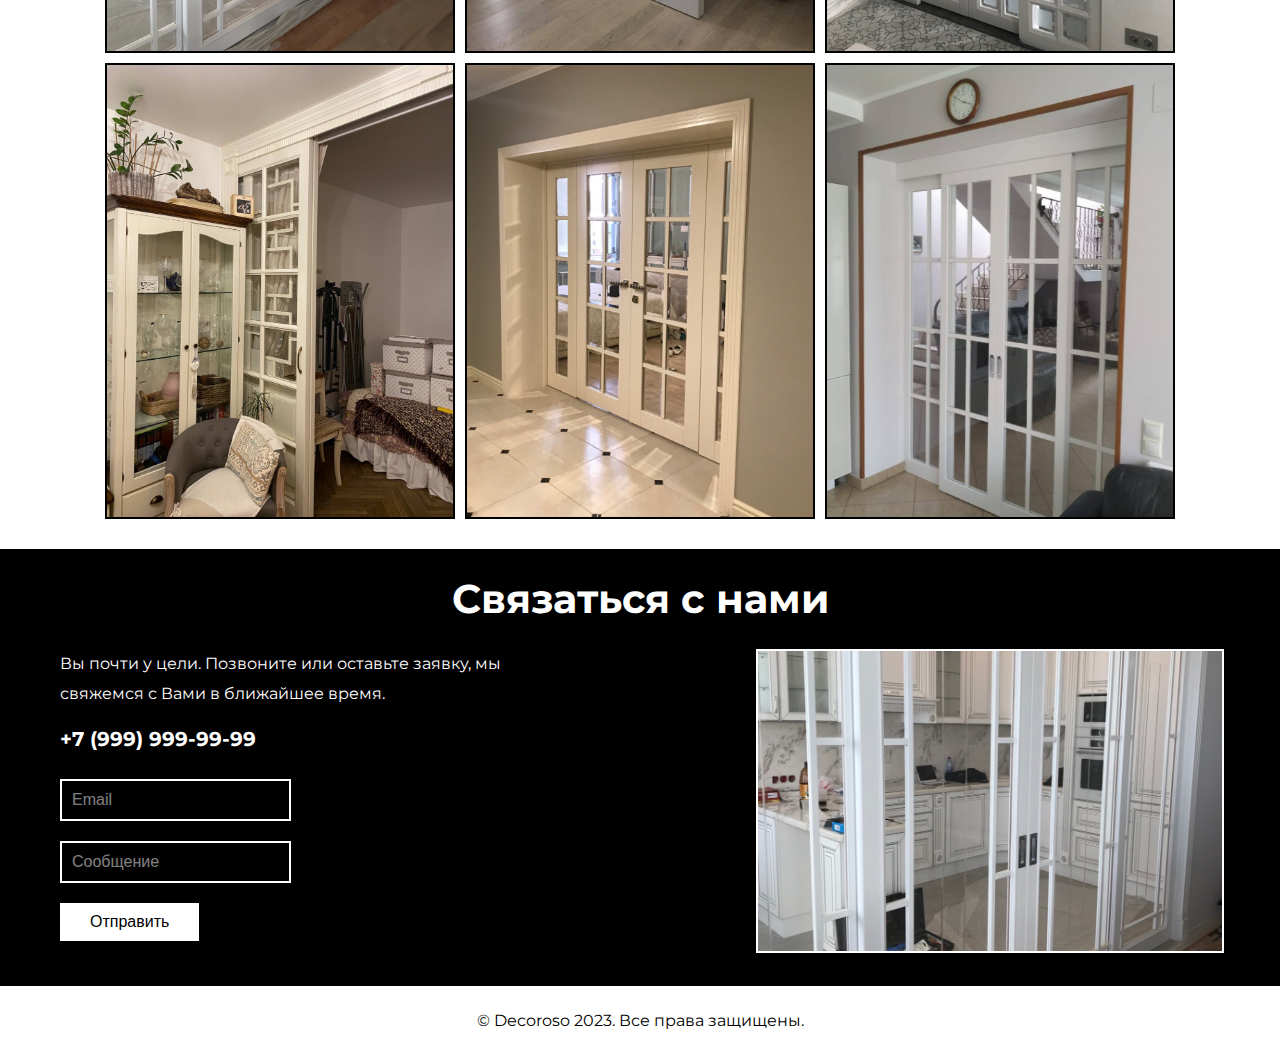
==== commit 4375fda0: "v11" ====
--- a/index.html
+++ b/index.html
@@ -14,7 +14,9 @@
     <img src="images/logo.svg" alt="Decoroso" width="70%" height="70%">
   </a>
   <nav>
-    <a href="#">Главная</a>
+    <a href="#" class="logo">
+      <img src="images/logo.svg" alt="Decoroso">
+    </a>
     <a href="#section-2">Наши работы</a>
     <a href="#section-3">Связаться с нами</a>
   </nav>
@@ -85,7 +87,7 @@
       <button>Отправить</button>
     </div>
     <div class="container-3">
-      <img src="images/Frame 3.png" alt="">
+      <img src="images/Frame 1.png" alt="">
     </div>
   </div>
 </section>
--- a/index.css
+++ b/index.css
@@ -82,6 +82,10 @@
   color: #ffffff;
   opacity: .75;
   text-decoration: none;
+}
+
+header nav a:first-child {
+  display: none;
 }
 
 header nav a:hover {
@@ -316,8 +320,24 @@
     padding: 20px 40px;
   }
 
+  header nav {
+    align-items: center;
+  }
+
   header nav a {
     font-size: 12px;
+  }
+
+  header nav a:first-child {
+    display: block;
+    width: 20%;
+    height: 20%;
+  }
+
+  header nav a:first-child img {
+    width: 100%;
+    height: 100%;
+    object-fit: cover;
   }
 
   /* Main */
@@ -430,8 +450,17 @@
     margin-bottom: 10px;
   }
 
+  #section-3 a {
+    margin-bottom: 20px;
+  }
+
   #section-3 input {
+    margin-bottom: 15px;
     align-self: center;
+  }
+
+  #section-3 br {
+    display: none;
   }
 
   #section-3 button {
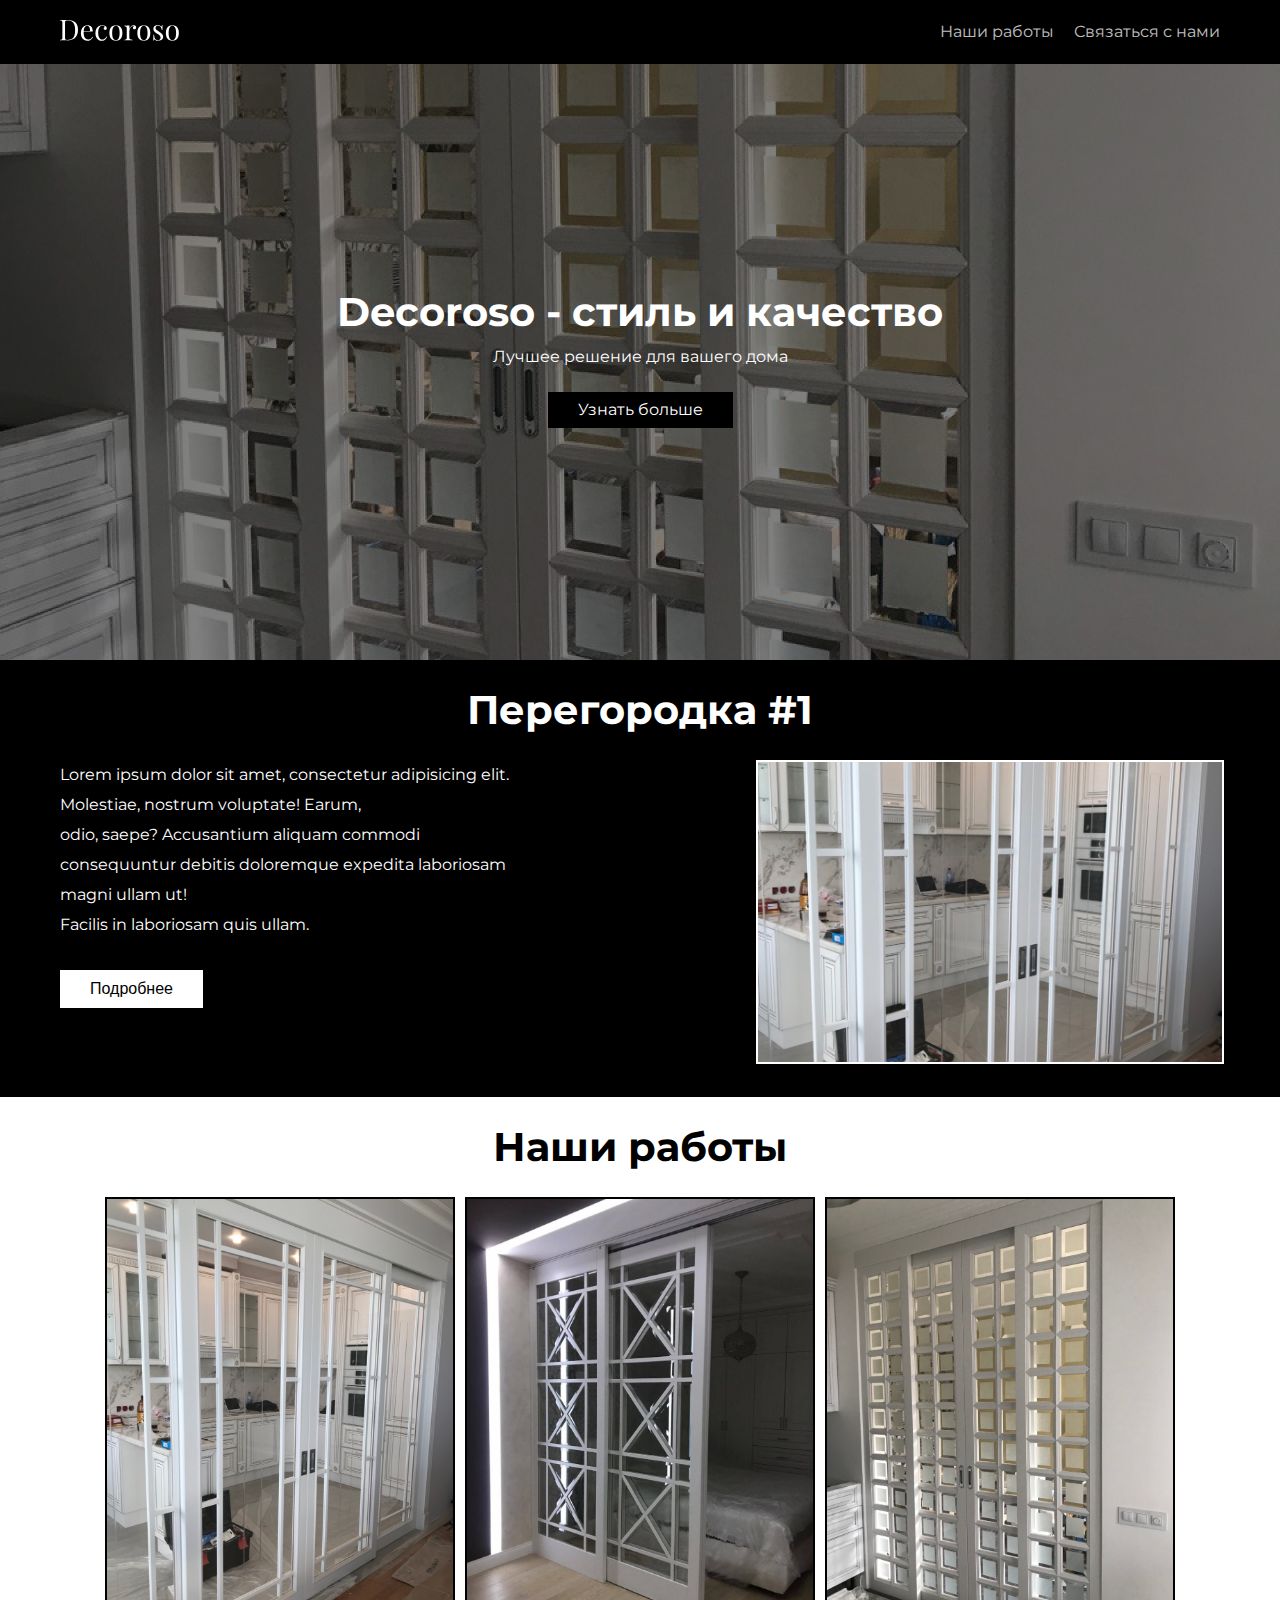
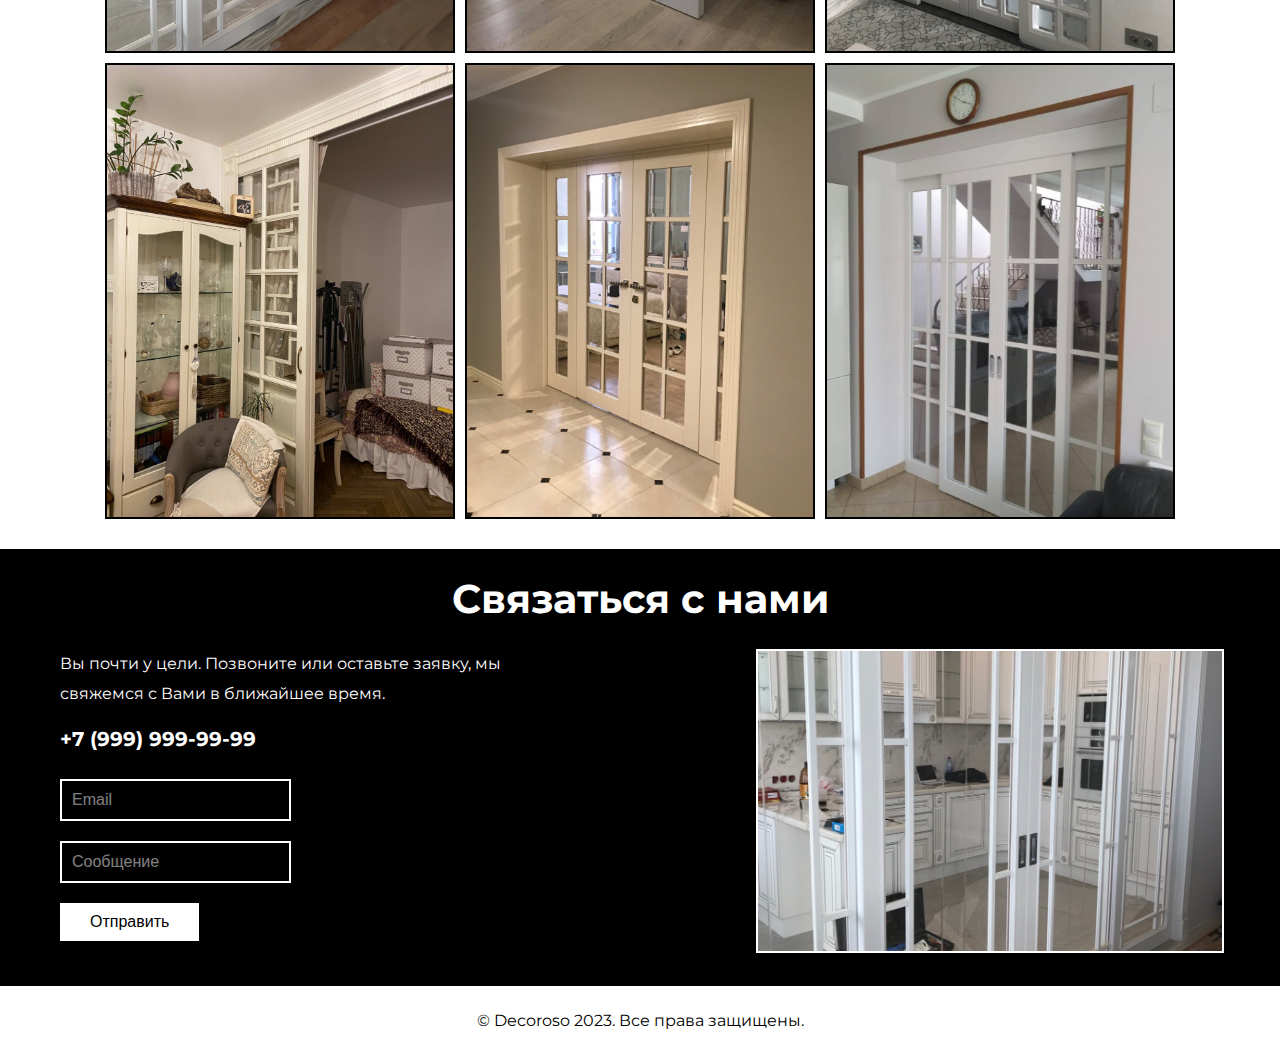
==== commit 1df5720a: "v12" ====
--- a/index.html
+++ b/index.html
@@ -11,7 +11,7 @@
 <body>
 <header>
   <a href="#" class="logo">
-    <img src="images/logo.svg" alt="Decoroso" width="70%" height="70%">
+    <img src="images/logo.svg" alt="Decoroso">
   </a>
   <nav>
     <a href="#" class="logo">
--- a/index.css
+++ b/index.css
@@ -68,24 +68,32 @@
   background-color: #000000;
 }
 
+header .logo img {
+  width: 60%;
+  height: 60%;
+}
+
 header a {
   cursor: pointer;
 }
 
 header nav {
+  align-items: center;
   display: flex;
   gap: 20px;
 }
 
 header nav a {
+  text-decoration: none;
+  text-align: center;
   font-size: 16px;
   color: #ffffff;
   opacity: .75;
-  text-decoration: none;
 }
 
 header nav a:first-child {
   display: none;
+  opacity: 1;
 }
 
 header nav a:hover {
@@ -190,10 +198,10 @@
 
 #section-2 .container-1 {
   display: grid;
+  gap: 10px 10px;
   justify-content: center;
   grid-template-columns: repeat(3, 350px);
   grid-template-rows: repeat(2, 1fr);
-  gap: 10px 10px;
 }
 
 #section-2 .item {
@@ -264,6 +272,7 @@
   width: 100%;
   height: 100%;
   max-height: 300px;
+
   cursor: pointer;
   object-fit: cover;
   border: 2px solid #ffffff;
@@ -283,6 +292,7 @@
 
 /* Media queries */
 @media screen and (max-width: 800px) {
+  /* Header */
   header {
     display: block;
   }
@@ -293,39 +303,6 @@
 
   .logo {
     display: none;
-  }
-}
-
-@media screen and (max-width: 600px) {
-  h1 {
-    font-size: 25px;
-
-  }
-
-  p {
-    font-size: 12px;
-  }
-
-  button {
-    font-size: 12px;
-  }
-
-  input {
-    font-size: 12px;
-  }
-
-  /* Header */
-
-  header {
-    padding: 20px 40px;
-  }
-
-  header nav {
-    align-items: center;
-  }
-
-  header nav a {
-    font-size: 12px;
   }
 
   header nav a:first-child {
@@ -338,6 +315,39 @@
     width: 100%;
     height: 100%;
     object-fit: cover;
+  }
+}
+
+@media screen and (max-width: 600px) {
+  h1 {
+    font-size: 25px;
+
+  }
+
+  p {
+    font-size: 12px;
+  }
+
+  button {
+    font-size: 12px;
+  }
+
+  input {
+    font-size: 12px;
+  }
+
+  /* Header */
+
+  header {
+    padding: 20px 40px;
+  }
+
+  header nav {
+    align-items: center;
+  }
+
+  header nav a {
+    font-size: 12px;
   }
 
   /* Main */
